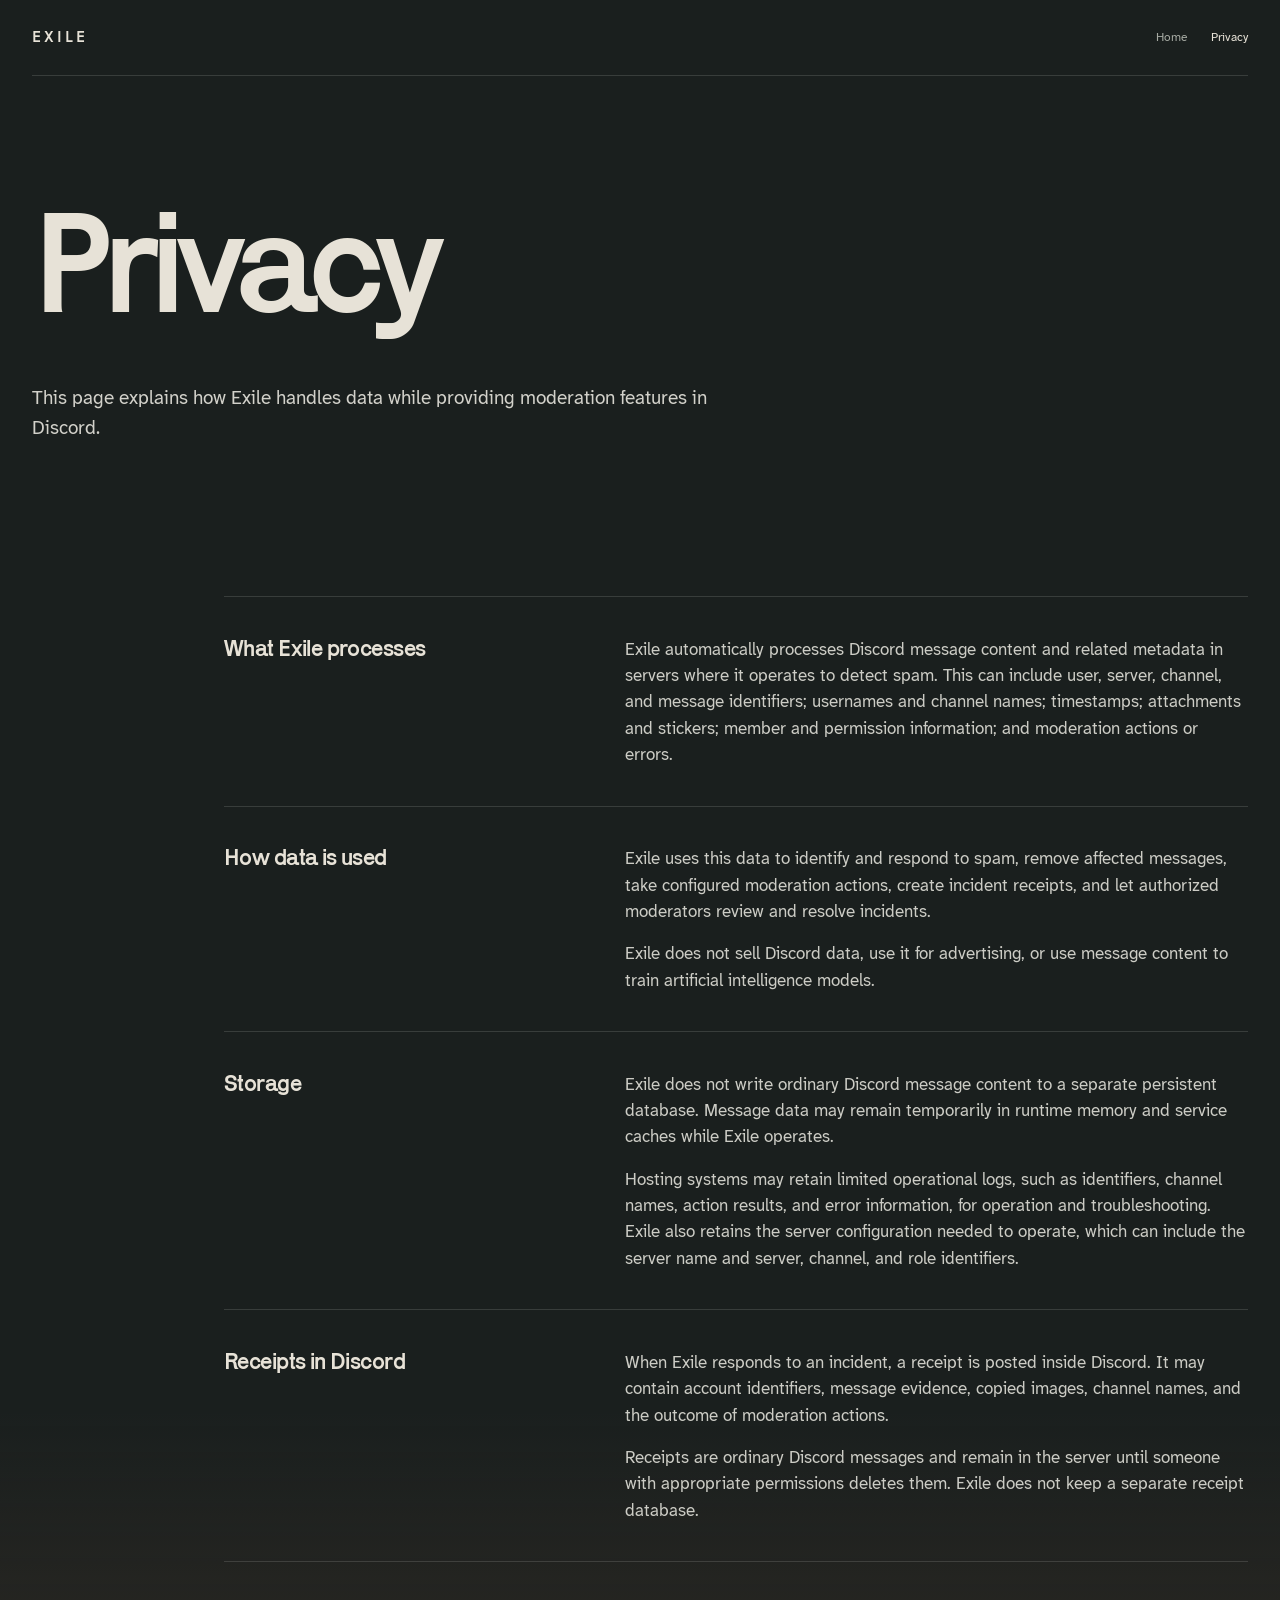
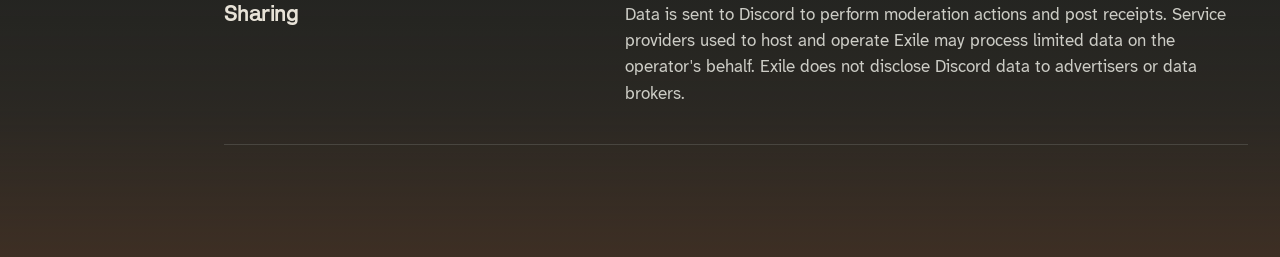
==== privacy/index.html @ 67bfded0 "add privacy page" ====
<!doctype html>
<html lang="en">
  <head>
    <meta charset="utf-8">
    <meta name="viewport" content="width=device-width, initial-scale=1">
    <meta
      name="description"
      content="How Exile processes data while providing Discord moderation features."
    >
    <title>Privacy — Exile</title>
    <link rel="icon" href="data:,">
    <link rel="stylesheet" href="../styles.css">
  </head>
  <body>
    <header class="masthead">
      <a class="wordmark" href="/" aria-label="Exile home">Exile</a>
      <nav class="primary-nav" aria-label="Primary navigation">
        <a href="/">Home</a>
        <a href="/privacy/" aria-current="page">Privacy</a>
      </nav>
    </header>

    <main class="policy-page">
      <header class="policy-introduction">
        <h1 class="policy-title">Privacy</h1>
        <p class="policy-summary">
          This page explains how Exile handles data while providing moderation
          features in Discord.
        </p>
      </header>

      <div class="policy-body">
        <section class="policy-section" aria-labelledby="privacy-data">
          <h2 id="privacy-data">What Exile processes</h2>
          <div>
            <p>
              Exile automatically processes Discord message content and related
              metadata in servers where it operates to detect spam. This can include
              user, server, channel, and message identifiers; usernames and channel
              names; timestamps; attachments and stickers; member and permission
              information; and moderation actions or errors.
            </p>
          </div>
        </section>

        <section class="policy-section" aria-labelledby="privacy-use">
          <h2 id="privacy-use">How data is used</h2>
          <div>
            <p>
              Exile uses this data to identify and respond to spam, remove affected
              messages, take configured moderation actions, create incident receipts,
              and let authorized moderators review and resolve incidents.
            </p>
            <p>
              Exile does not sell Discord data, use it for advertising, or use message
              content to train artificial intelligence models.
            </p>
          </div>
        </section>

        <section class="policy-section" aria-labelledby="privacy-storage">
          <h2 id="privacy-storage">Storage</h2>
          <div>
            <p>
              Exile does not write ordinary Discord message content to a separate
              persistent database. Message data may remain temporarily in runtime
              memory and service caches while Exile operates.
            </p>
            <p>
              Hosting systems may retain limited operational logs, such as identifiers,
              channel names, action results, and error information, for operation and
              troubleshooting. Exile also retains the server configuration needed to
              operate, which can include the server name and server, channel, and role
              identifiers.
            </p>
          </div>
        </section>

        <section class="policy-section" aria-labelledby="privacy-receipts">
          <h2 id="privacy-receipts">Receipts in Discord</h2>
          <div>
            <p>
              When Exile responds to an incident, a receipt is posted inside Discord.
              It may contain account identifiers, message evidence, copied images,
              channel names, and the outcome of moderation actions.
            </p>
            <p>
              Receipts are ordinary Discord messages and remain in the server until
              someone with appropriate permissions deletes them. Exile does not keep a
              separate receipt database.
            </p>
          </div>
        </section>

        <section class="policy-section" aria-labelledby="privacy-sharing">
          <h2 id="privacy-sharing">Sharing</h2>
          <div>
            <p>
              Data is sent to Discord to perform moderation actions and post receipts.
              Service providers used to host and operate Exile may process limited data
              on the operator's behalf. Exile does not disclose Discord data to
              advertisers or data brokers.
            </p>
          </div>
        </section>
      </div>
    </main>
  </body>
</html>
---- styles.css ----
@font-face {
  font-family: "Atkinson Hyperlegible Next";
  font-style: normal;
  font-weight: 400;
  font-display: swap;
  src: url("assets/fonts/atkinson-hyperlegible-next-regular.woff2") format("woff2");
}

@font-face {
  font-family: "Karrik";
  font-style: normal;
  font-weight: 400;
  font-display: swap;
  src: url("assets/fonts/karrik-regular.woff2") format("woff2");
}

:root {
  color-scheme: dark;
  --gunmetal: #1a1f1e;
  --gunmetal-deep: #121614;
  --bone: #e7e2d7;
  --ash: #a6aaa3;
  --oxide: #7f6047;
  --line: rgb(166 170 163 / 22%);
  --body: "Atkinson Hyperlegible Next", "Atkinson Hyperlegible", "Helvetica Neue", sans-serif;
  --display: "Karrik", "Helvetica Neue", sans-serif;
}

* {
  box-sizing: border-box;
}

html {
  min-width: 320px;
  background: var(--gunmetal-deep);
}

body {
  min-height: 100vh;
  margin: 0;
  background:
    linear-gradient(180deg, transparent 0 76%, rgb(71 55 44 / 36%) 92%, rgb(75 53 38 / 72%) 100%),
    var(--gunmetal);
  color: var(--bone);
  font: 17px/1.55 var(--body);
}

a {
  color: inherit;
}

a:focus-visible {
  outline: 2px solid var(--oxide);
  outline-offset: 5px;
}

.masthead,
main {
  width: min(100% - 4rem, 80rem);
  margin-inline: auto;
}

.masthead {
  display: flex;
  align-items: center;
  justify-content: space-between;
  gap: 2rem;
  min-height: 4.75rem;
  border-bottom: 1px solid var(--line);
}

.wordmark {
  font-family: var(--display);
  font-size: 1rem;
  letter-spacing: 0.18em;
  text-decoration: none;
  text-transform: uppercase;
}

.primary-nav {
  display: flex;
  gap: 1.5rem;
  color: var(--ash);
  font-size: 0.78rem;
}

.primary-nav a {
  text-decoration: none;
}

.primary-nav a:hover,
.primary-nav a[aria-current="page"] {
  color: var(--bone);
}

main {
  padding-block: clamp(5rem, 10vw, 9rem) 7rem;
}

.introduction {
  max-width: 52rem;
}

h1 {
  margin: 0;
  font: 400 clamp(5rem, 13vw, 10rem) / 0.8 var(--display);
  letter-spacing: -0.055em;
}

.introduction h1 {
  margin-left: -0.086em;
}

.summary {
  max-width: 39rem;
  margin: clamp(2.4rem, 5vw, 4rem) 0 0;
  color: #d2d1ca;
  font-size: clamp(1.15rem, 1.75vw, 1.3rem);
  line-height: 1.5;
}

.receipt-placeholder {
  width: min(100%, 64rem);
  margin: clamp(6rem, 12vw, 11rem) 0 0 auto;
}

.placeholder-field {
  position: relative;
  display: grid;
  min-height: clamp(18rem, 48vw, 34rem);
  place-items: center;
  border: 1px solid var(--line);
  background: rgb(11 14 13 / 20%);
  color: var(--ash);
  font-size: 0.8rem;
  letter-spacing: 0.08em;
  text-align: center;
}

.placeholder-field::before,
.placeholder-field::after {
  position: absolute;
  width: 2.5rem;
  height: 2.5rem;
  content: "";
}

.placeholder-field::before {
  top: -1px;
  left: -1px;
  border-top: 1px solid var(--oxide);
  border-left: 1px solid var(--oxide);
}

.placeholder-field::after {
  right: -1px;
  bottom: -1px;
  border-right: 1px solid var(--oxide);
  border-bottom: 1px solid var(--oxide);
}

.policy-introduction {
  max-width: 55rem;
}

.policy-title {
  font-size: clamp(4.75rem, 12vw, 9rem);
}

.policy-summary {
  max-width: 43rem;
  margin: clamp(2.4rem, 5vw, 4rem) 0 0;
  color: #d2d1ca;
  font-size: clamp(1.1rem, 1.5vw, 1.25rem);
}

.policy-body {
  width: min(100%, 64rem);
  margin: clamp(6rem, 12vw, 11rem) 0 0 auto;
  border-bottom: 1px solid var(--line);
}

.policy-section {
  display: grid;
  grid-template-columns: minmax(12rem, 1fr) minmax(0, 2fr);
  gap: clamp(2rem, 7vw, 7rem);
  padding: 2.4rem 0;
  border-top: 1px solid var(--line);
}

.policy-section h2 {
  margin: 0;
  font: 400 1.45rem/1.08 var(--display);
  letter-spacing: -0.025em;
}

.policy-section p {
  max-width: 48rem;
  margin: 0;
  color: #ccccc5;
}

.policy-section p + p {
  margin-top: 1rem;
}

@media (max-width: 40rem) {
  .masthead,
  main {
    width: min(100% - 2.5rem, 80rem);
  }

  .masthead {
    min-height: 4rem;
  }

  main {
    padding-block: 4.5rem 5rem;
  }

  .receipt-placeholder {
    margin-top: 6rem;
  }

  .primary-nav {
    gap: 1rem;
    font-size: 0.72rem;
  }

  .policy-section {
    display: block;
    padding: 2rem 0 2.4rem;
  }

  .policy-section h2 {
    margin-bottom: 1rem;
  }

}
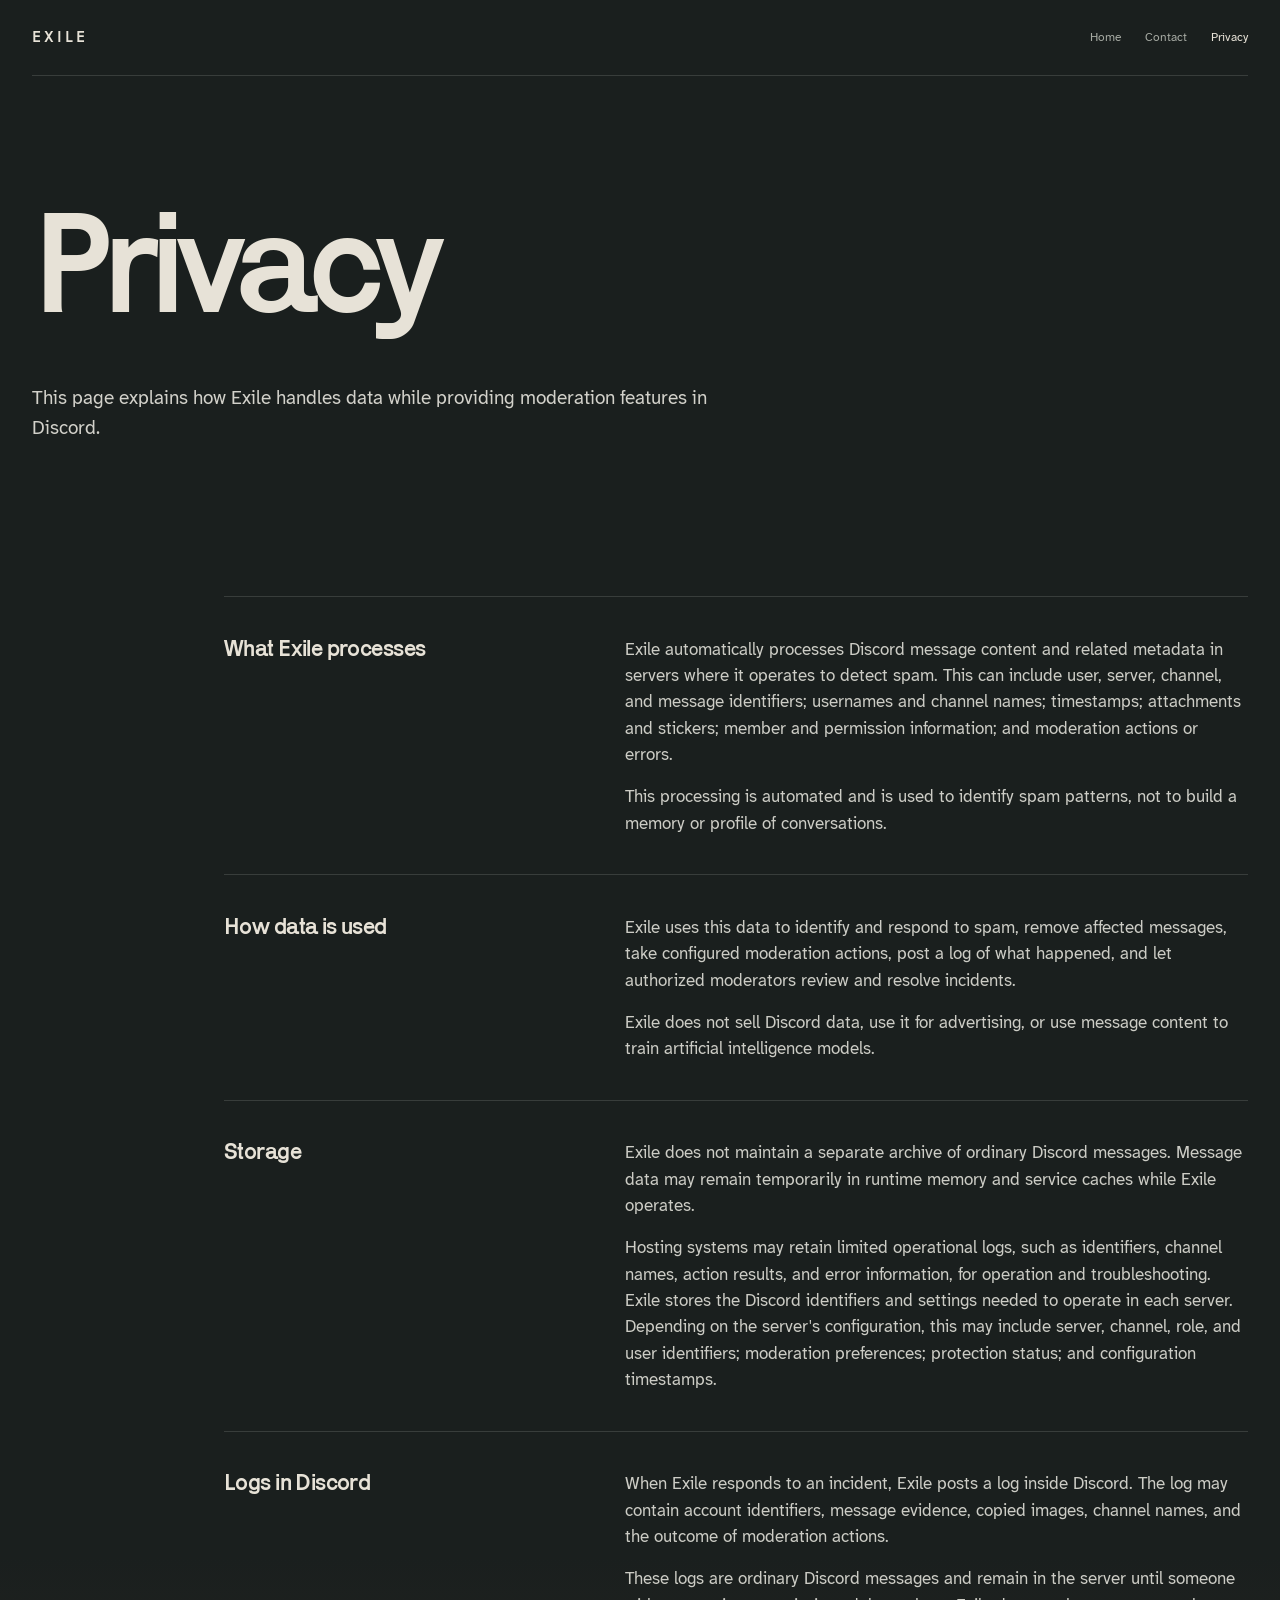
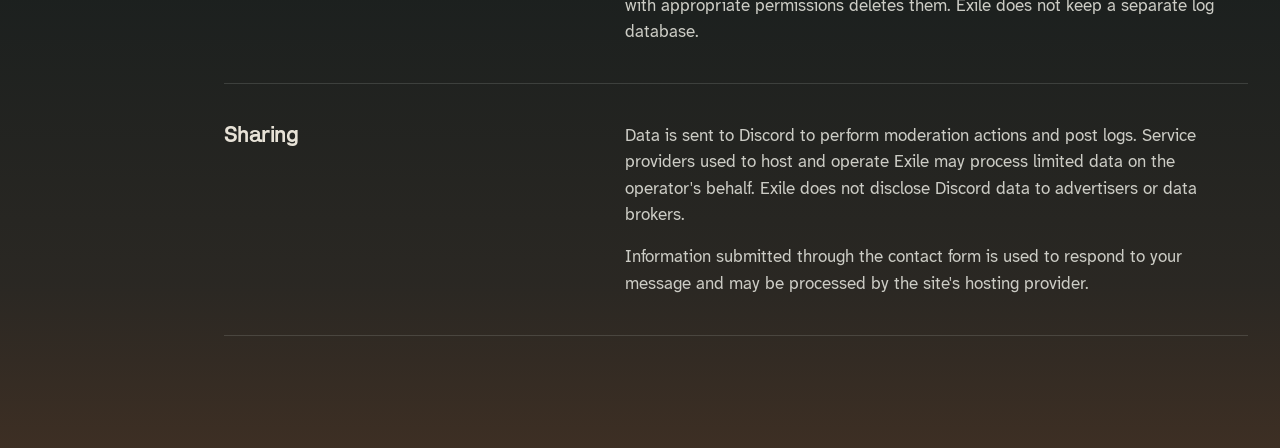
==== commit 6a7933b1: "update home and add contact" ====
--- a/privacy/index.html
+++ b/privacy/index.html
@@ -9,13 +9,28 @@
     >
     <title>Privacy — Exile</title>
     <link rel="icon" href="data:,">
-    <link rel="stylesheet" href="../styles.css">
+    <link
+      rel="preload"
+      href="/assets/fonts/atkinson-hyperlegible-next-regular.woff2"
+      as="font"
+      type="font/woff2"
+      crossorigin
+    >
+    <link
+      rel="preload"
+      href="/assets/fonts/karrik-regular.woff2"
+      as="font"
+      type="font/woff2"
+      crossorigin
+    >
+    <link rel="stylesheet" href="../styles.css?v=2">
   </head>
   <body>
     <header class="masthead">
       <a class="wordmark" href="/" aria-label="Exile home">Exile</a>
       <nav class="primary-nav" aria-label="Primary navigation">
         <a href="/">Home</a>
+        <a href="/#contact">Contact</a>
         <a href="/privacy/" aria-current="page">Privacy</a>
       </nav>
     </header>
@@ -40,6 +55,10 @@
               names; timestamps; attachments and stickers; member and permission
               information; and moderation actions or errors.
             </p>
+            <p>
+              This processing is automated and is used to identify spam patterns, not
+              to build a memory or profile of conversations.
+            </p>
           </div>
         </section>
 
@@ -48,8 +67,8 @@
           <div>
             <p>
               Exile uses this data to identify and respond to spam, remove affected
-              messages, take configured moderation actions, create incident receipts,
-              and let authorized moderators review and resolve incidents.
+              messages, take configured moderation actions, post a log of what
+              happened, and let authorized moderators review and resolve incidents.
             </p>
             <p>
               Exile does not sell Discord data, use it for advertising, or use message
@@ -62,32 +81,33 @@
           <h2 id="privacy-storage">Storage</h2>
           <div>
             <p>
-              Exile does not write ordinary Discord message content to a separate
-              persistent database. Message data may remain temporarily in runtime
-              memory and service caches while Exile operates.
+              Exile does not maintain a separate archive of ordinary Discord messages.
+              Message data may remain temporarily in runtime memory and service caches
+              while Exile operates.
             </p>
             <p>
               Hosting systems may retain limited operational logs, such as identifiers,
               channel names, action results, and error information, for operation and
-              troubleshooting. Exile also retains the server configuration needed to
-              operate, which can include the server name and server, channel, and role
-              identifiers.
+              troubleshooting. Exile stores the Discord identifiers and settings needed
+              to operate in each server. Depending on the server's configuration, this
+              may include server, channel, role, and user identifiers; moderation
+              preferences; protection status; and configuration timestamps.
             </p>
           </div>
         </section>
 
-        <section class="policy-section" aria-labelledby="privacy-receipts">
-          <h2 id="privacy-receipts">Receipts in Discord</h2>
+        <section class="policy-section" aria-labelledby="privacy-logs">
+          <h2 id="privacy-logs">Logs in Discord</h2>
           <div>
             <p>
-              When Exile responds to an incident, a receipt is posted inside Discord.
-              It may contain account identifiers, message evidence, copied images,
-              channel names, and the outcome of moderation actions.
+              When Exile responds to an incident, Exile posts a log inside Discord.
+              The log may contain account identifiers, message evidence, copied
+              images, channel names, and the outcome of moderation actions.
             </p>
             <p>
-              Receipts are ordinary Discord messages and remain in the server until
+              These logs are ordinary Discord messages and remain in the server until
               someone with appropriate permissions deletes them. Exile does not keep a
-              separate receipt database.
+              separate log database.
             </p>
           </div>
         </section>
@@ -96,10 +116,14 @@
           <h2 id="privacy-sharing">Sharing</h2>
           <div>
             <p>
-              Data is sent to Discord to perform moderation actions and post receipts.
+              Data is sent to Discord to perform moderation actions and post logs.
               Service providers used to host and operate Exile may process limited data
               on the operator's behalf. Exile does not disclose Discord data to
               advertisers or data brokers.
+            </p>
+            <p>
+              Information submitted through the contact form is used to respond to your
+              message and may be processed by the site's hosting provider.
             </p>
           </div>
         </section>
--- a/styles.css
+++ b/styles.css
@@ -119,7 +119,7 @@
   line-height: 1.5;
 }
 
-.receipt-placeholder {
+.log-placeholder {
   width: min(100%, 64rem);
   margin: clamp(6rem, 12vw, 11rem) 0 0 auto;
 }
@@ -159,6 +159,94 @@
   border-bottom: 1px solid var(--oxide);
 }
 
+.contact {
+  display: grid;
+  grid-template-columns: minmax(12rem, 1fr) minmax(0, 2fr);
+  gap: clamp(2rem, 7vw, 7rem);
+  width: 100%;
+  margin: clamp(7rem, 14vw, 12rem) 0 0;
+  padding: 2.4rem 0 0;
+  border-top: 1px solid var(--line);
+}
+
+.contact h2 {
+  margin: 0;
+  font: 400 clamp(2.75rem, 5vw, 4.75rem) / 0.9 var(--display);
+  letter-spacing: -0.045em;
+}
+
+.contact-form {
+  display: grid;
+  align-content: start;
+  justify-self: end;
+  width: 100%;
+  max-width: 40rem;
+}
+
+.contact-form label {
+  margin-bottom: 0.55rem;
+  color: var(--ash);
+  font-size: 0.75rem;
+  letter-spacing: 0.08em;
+  text-transform: uppercase;
+}
+
+.contact-form label span {
+  color: rgb(166 170 163 / 65%);
+  letter-spacing: 0;
+  text-transform: none;
+}
+
+.contact-form input,
+.contact-form textarea {
+  width: 100%;
+  margin: 0 0 2rem;
+  padding: 0.8rem 0.9rem;
+  border: 1px solid rgb(166 170 163 / 38%);
+  border-radius: 0;
+  outline: 0;
+  background: rgb(11 14 13 / 22%);
+  color: var(--bone);
+  font: inherit;
+}
+
+.contact-form textarea {
+  min-height: 9rem;
+  resize: none;
+}
+
+.contact-form input:focus,
+.contact-form textarea:focus {
+  border-color: var(--oxide);
+  box-shadow: 0 0 0 1px var(--oxide);
+}
+
+.contact-form button {
+  justify-self: start;
+  min-width: 7.5rem;
+  padding: 0.75rem 1rem;
+  border: 1px solid var(--oxide);
+  background: transparent;
+  color: var(--bone);
+  font: 0.8rem/1 var(--body);
+  letter-spacing: 0.08em;
+  text-transform: uppercase;
+  cursor: pointer;
+}
+
+.contact-form button:hover {
+  background: var(--oxide);
+}
+
+.contact-form button:focus-visible {
+  outline: 2px solid var(--bone);
+  outline-offset: 4px;
+}
+
+.form-trap {
+  display: none;
+}
+
 .policy-introduction {
   max-width: 55rem;
 }
@@ -218,7 +306,7 @@
     padding-block: 4.5rem 5rem;
   }
 
-  .receipt-placeholder {
+  .log-placeholder {
     margin-top: 6rem;
   }
 
@@ -236,4 +324,14 @@
     margin-bottom: 1rem;
   }
 
-}
+  .contact {
+    display: block;
+    margin-top: 7rem;
+    padding-top: 2rem;
+  }
+
+  .contact-copy {
+    margin-bottom: 3.5rem;
+  }
+
+}
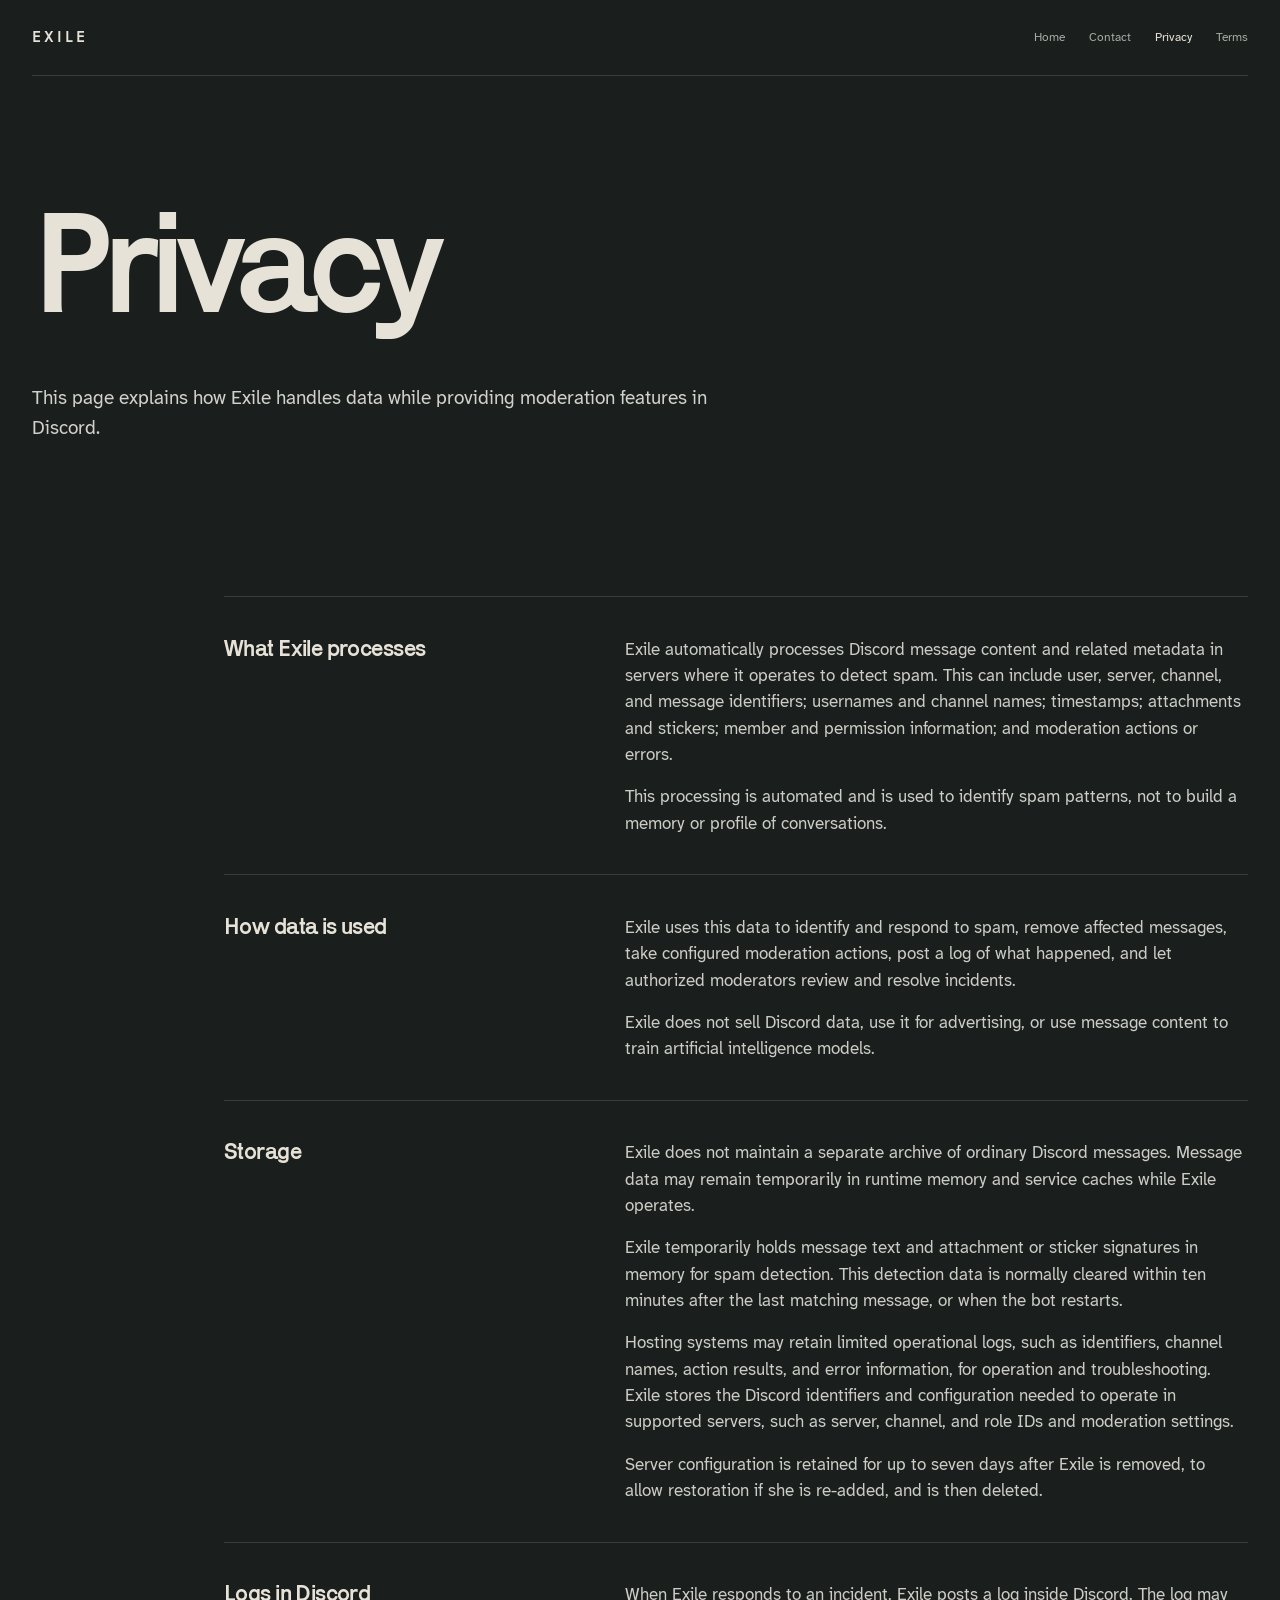
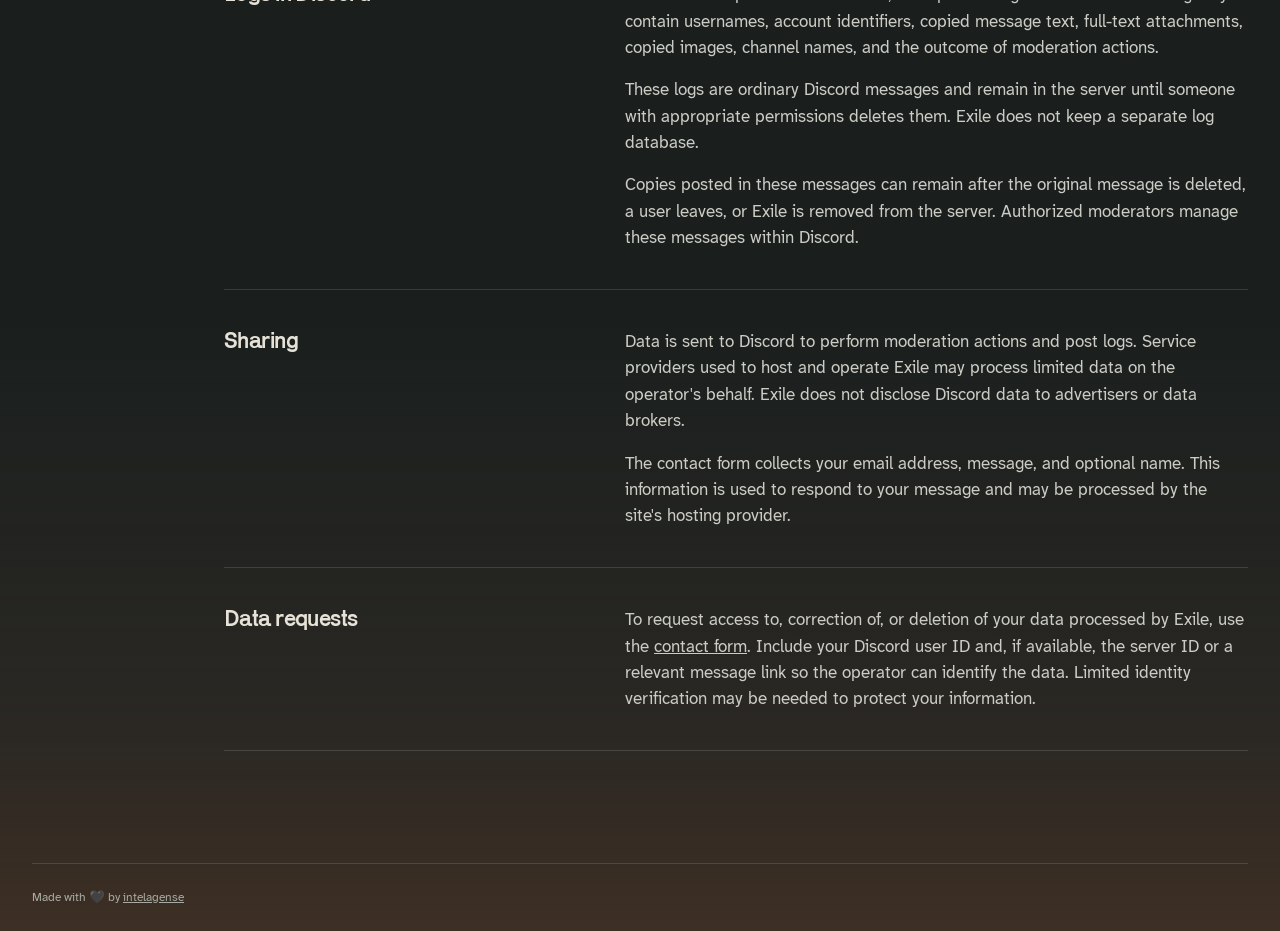
==== commit 5839c61d: "update privacy, terms, placeholder" ====
--- a/privacy/index.html
+++ b/privacy/index.html
@@ -32,6 +32,7 @@
         <a href="/">Home</a>
         <a href="/#contact">Contact</a>
         <a href="/privacy/" aria-current="page">Privacy</a>
+        <a href="/terms/">Terms</a>
       </nav>
     </header>
 
@@ -86,12 +87,21 @@
               while Exile operates.
             </p>
             <p>
+              Exile temporarily holds message text and attachment or sticker signatures
+              in memory for spam detection. This detection data is normally cleared
+              within ten minutes after the last matching message, or when the bot
+              restarts.
+            </p>
+            <p>
               Hosting systems may retain limited operational logs, such as identifiers,
               channel names, action results, and error information, for operation and
-              troubleshooting. Exile stores the Discord identifiers and settings needed
-              to operate in each server. Depending on the server's configuration, this
-              may include server, channel, role, and user identifiers; moderation
-              preferences; protection status; and configuration timestamps.
+              troubleshooting. Exile stores the Discord identifiers and configuration
+              needed to operate in supported servers, such as server, channel, and role
+              IDs and moderation settings.
+            </p>
+            <p>
+              Server configuration is retained for up to seven days after Exile is
+              removed, to allow restoration if she is re-added, and is then deleted.
             </p>
           </div>
         </section>
@@ -101,13 +111,19 @@
           <div>
             <p>
               When Exile responds to an incident, Exile posts a log inside Discord.
-              The log may contain account identifiers, message evidence, copied
-              images, channel names, and the outcome of moderation actions.
+              The log may contain usernames, account identifiers, copied message text,
+              full-text attachments, copied images, channel names, and the outcome of
+              moderation actions.
             </p>
             <p>
               These logs are ordinary Discord messages and remain in the server until
               someone with appropriate permissions deletes them. Exile does not keep a
               separate log database.
+            </p>
+            <p>
+              Copies posted in these messages can remain after the original message is
+              deleted, a user leaves, or Exile is removed from the server. Authorized
+              moderators manage these messages within Discord.
             </p>
           </div>
         </section>
@@ -122,12 +138,29 @@
               advertisers or data brokers.
             </p>
             <p>
-              Information submitted through the contact form is used to respond to your
-              message and may be processed by the site's hosting provider.
+              The contact form collects your email address, message, and optional name.
+              This information is used to respond to your message and may be processed
+              by the site's hosting provider.
+            </p>
+          </div>
+        </section>
+
+        <section class="policy-section" aria-labelledby="privacy-requests">
+          <h2 id="privacy-requests">Data requests</h2>
+          <div>
+            <p>
+              To request access to, correction of, or deletion of your data processed
+              by Exile, use the <a href="/#contact">contact form</a>. Include your
+              Discord user ID and, if available, the server ID or a relevant message
+              link so the operator can identify the data. Limited identity verification
+              may be needed to protect your information.
             </p>
           </div>
         </section>
       </div>
     </main>
+    <footer class="site-footer">
+      Made with 🖤 by <a href="https://github.com/intelagense">intelagense</a>
+    </footer>
   </body>
 </html>
--- a/styles.css
+++ b/styles.css
@@ -36,6 +36,8 @@
 }
 
 body {
+  display: flex;
+  flex-direction: column;
   min-height: 100vh;
   margin: 0;
   background:
@@ -55,7 +57,9 @@
 }
 
 .masthead,
-main {
+main,
+.site-footer {
+  margin-top: auto;
   width: min(100% - 4rem, 80rem);
   margin-inline: auto;
 }
@@ -119,44 +123,28 @@
   line-height: 1.5;
 }
 
-.log-placeholder {
-  width: min(100%, 64rem);
-  margin: clamp(6rem, 12vw, 11rem) 0 0 auto;
-}
-
-.placeholder-field {
-  position: relative;
-  display: grid;
-  min-height: clamp(18rem, 48vw, 34rem);
-  place-items: center;
-  border: 1px solid var(--line);
-  background: rgb(11 14 13 / 20%);
-  color: var(--ash);
-  font-size: 0.8rem;
-  letter-spacing: 0.08em;
-  text-align: center;
-}
-
-.placeholder-field::before,
-.placeholder-field::after {
-  position: absolute;
-  width: 2.5rem;
-  height: 2.5rem;
-  content: "";
-}
-
-.placeholder-field::before {
-  top: -1px;
-  left: -1px;
-  border-top: 1px solid var(--oxide);
-  border-left: 1px solid var(--oxide);
-}
-
-.placeholder-field::after {
-  right: -1px;
-  bottom: -1px;
-  border-right: 1px solid var(--oxide);
-  border-bottom: 1px solid var(--oxide);
+.home-page {
+  padding-top: clamp(3rem, 6vw, 5rem);
+}
+
+.hero .summary {
+  max-width: 39rem;
+  margin-top: 2rem;
+}
+
+.hero-art {
+  width: 100%;
+  margin: clamp(2.5rem, 5vw, 4rem) 0 0;
+}
+
+.hero-art img {
+  display: block;
+  width: 100%;
+  height: auto;
+}
+
+.home-page .contact {
+  margin-top: clamp(4rem, 7vw, 6rem);
 }
 
 .contact {
@@ -294,7 +282,8 @@
 
 @media (max-width: 40rem) {
   .masthead,
-  main {
+  main,
+  .site-footer {
     width: min(100% - 2.5rem, 80rem);
   }
 
@@ -304,10 +293,6 @@
 
   main {
     padding-block: 4.5rem 5rem;
-  }
-
-  .log-placeholder {
-    margin-top: 6rem;
   }
 
   .primary-nav {
@@ -335,3 +320,10 @@
   }
 
 }
+
+.site-footer {
+  padding-block: 1.5rem;
+  border-top: 1px solid var(--line);
+  color: var(--ash);
+  font-size: 0.78rem;
+}
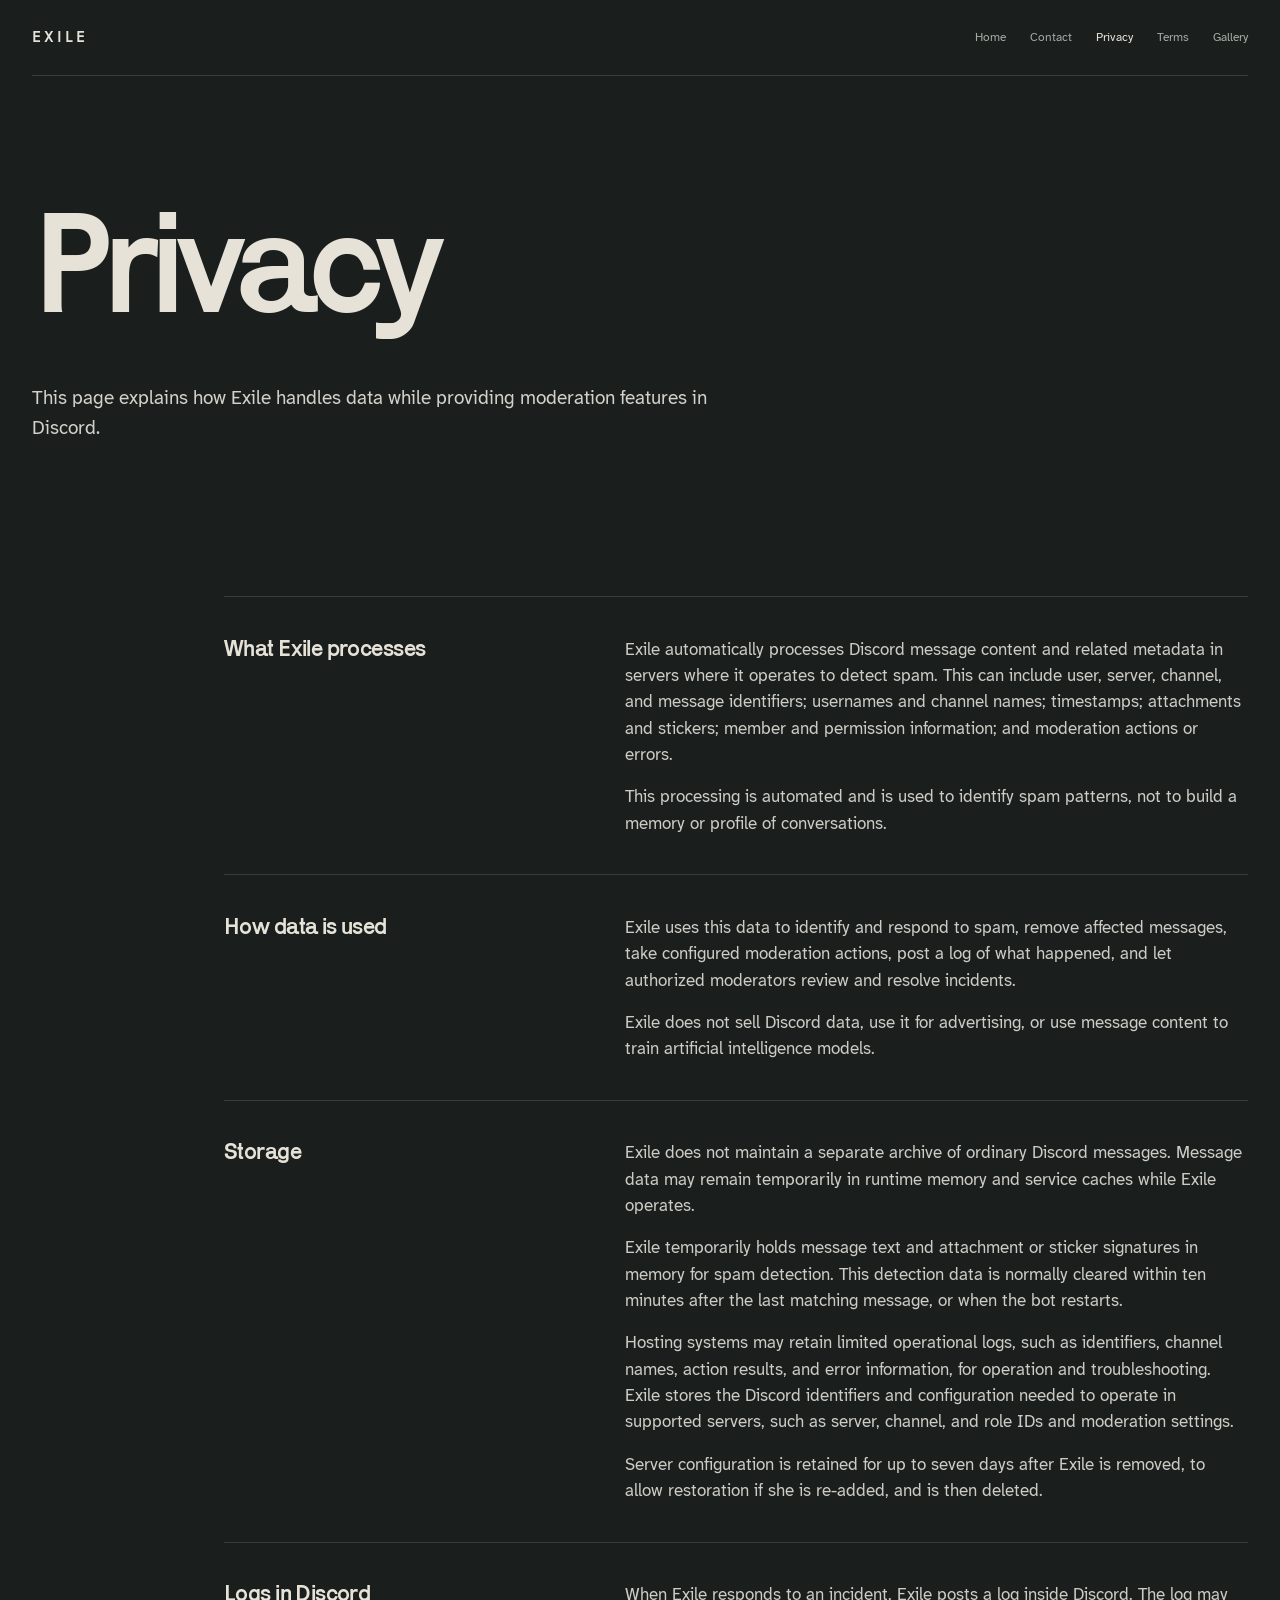
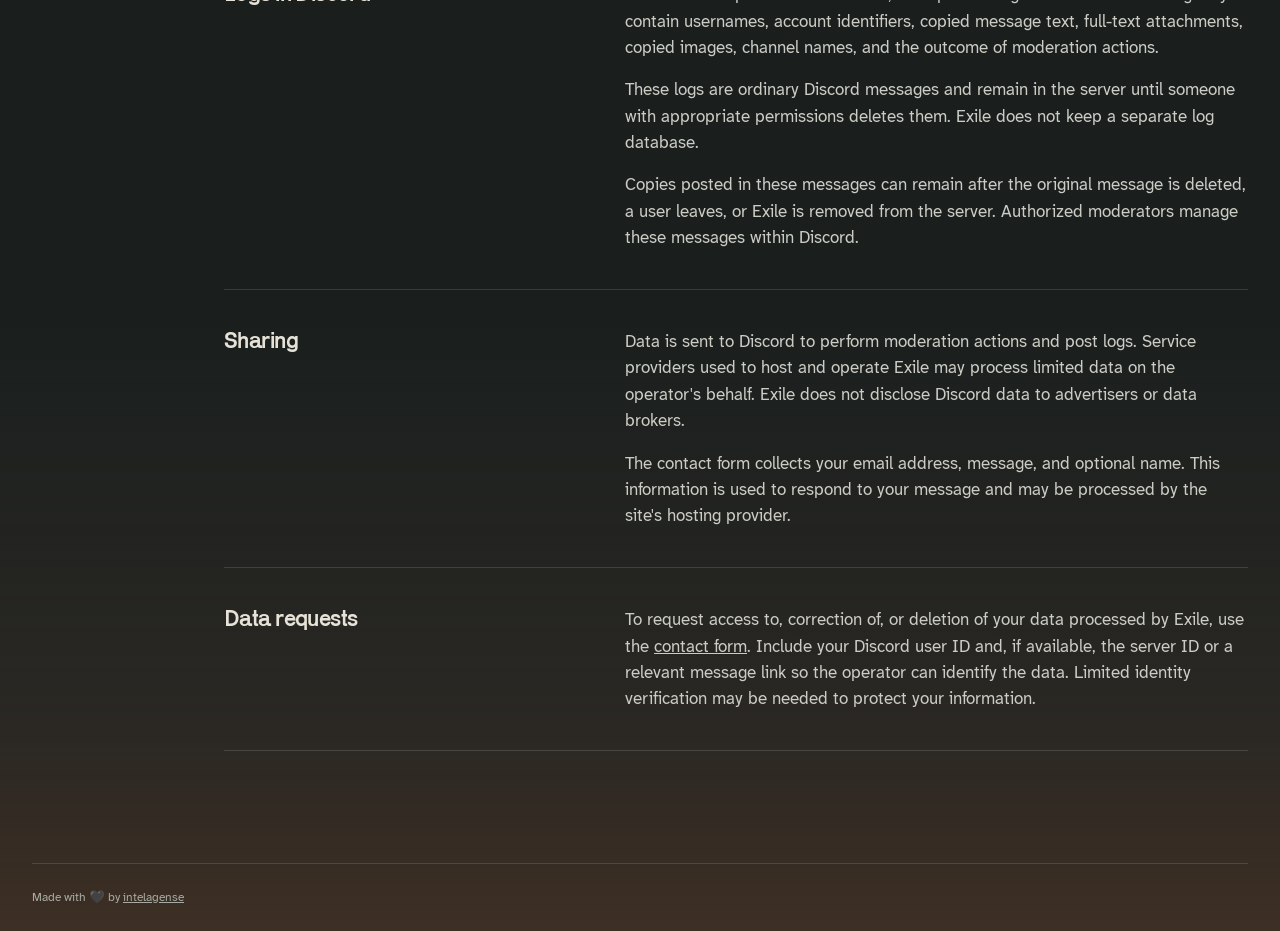
==== commit 633285d1: "add images to gallery" ====
--- a/privacy/index.html
+++ b/privacy/index.html
@@ -33,6 +33,7 @@
         <a href="/#contact">Contact</a>
         <a href="/privacy/" aria-current="page">Privacy</a>
         <a href="/terms/">Terms</a>
+        <a href="/gallery/">Gallery</a>
       </nav>
     </header>
 
--- a/styles.css
+++ b/styles.css
@@ -327,3 +327,20 @@
   color: var(--ash);
   font-size: 0.78rem;
 }
+
+.gallery-example {
+  max-width: 48rem;
+  margin: 3rem auto 0;
+}
+
+.gallery-example img {
+  display: block;
+  width: 100%;
+  height: auto;
+}
+
+.gallery-example figcaption {
+  margin-top: 1rem;
+  color: var(--ash);
+  font-size: 0.85rem;
+}
